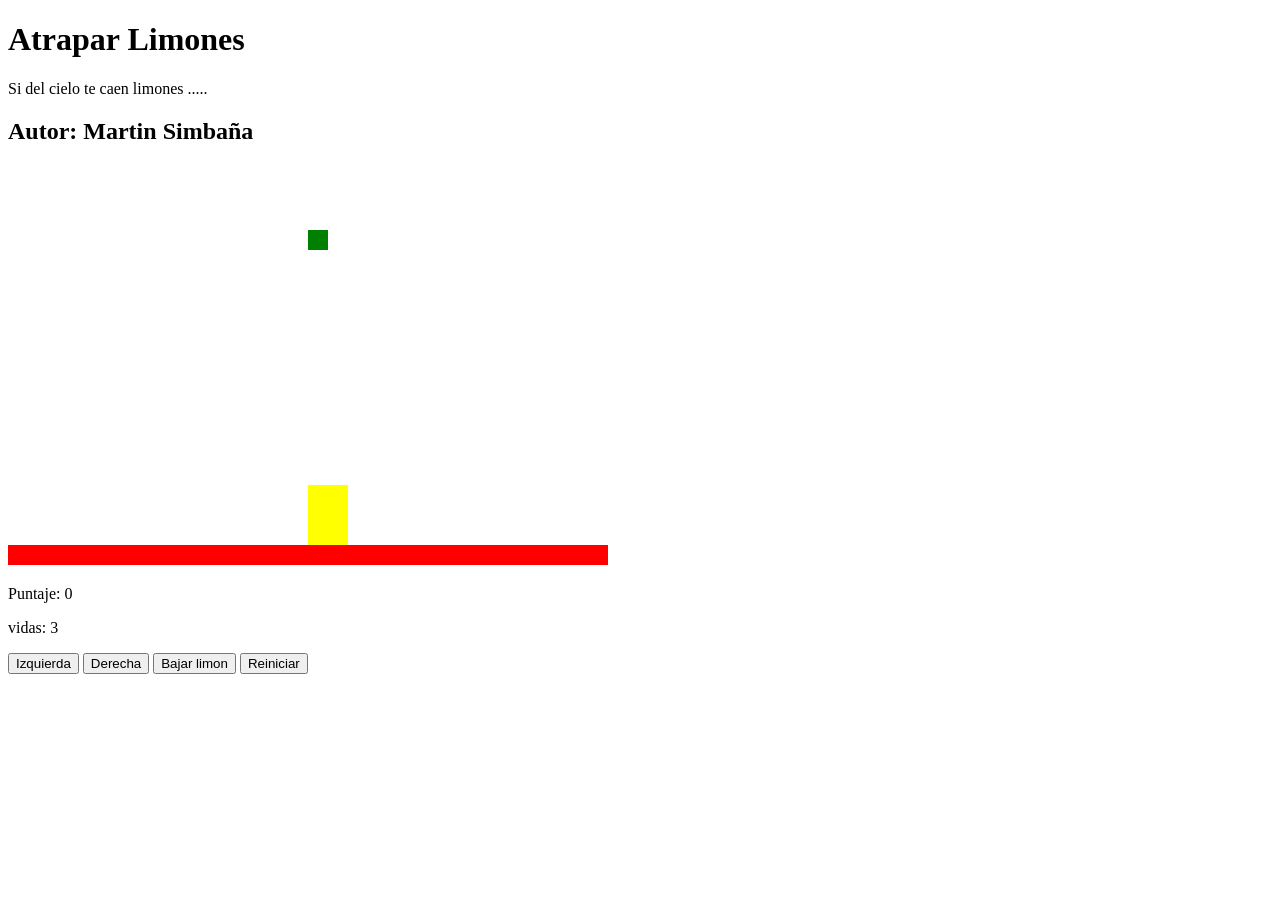
==== index.html @ c6204595 "renombrando html principal" ====
<!DOCTYPE html>
<html>
<head>
  <title>Caza Estrellas</title>
  <link href="limones.css" rel="stylesheet"/>
  <script src="utils.js"></script>
 
 
</head>
<body onload="iniciar();">
  <div class="contenedor">
    <h1>Atrapar Limones</h1>
    <p>Si del cielo te caen limones ..... </p>
    <h2>Autor: Martin Simbaña</h2>
    <canvas id = "areaJuego" width="600" height="400"></canvas>
    <div class="panel">
      <p>Puntaje: <span id="txtPuntaje">0</span></p>
      <p>vidas: <span id="txtVida">3</span></p>
    </div>
    <div class="botones">
      <button onclick="moverIzquierda();">Izquierda</button>
      <button onclick="moverDerecha();">Derecha</button>
      <button onclick="bajarLimon();">Bajar limon</button>
      <button onclick="reiniciar();">Reiniciar</button>

      
    </div>
  </div>
  <script src="limones.js"></script>
</body>
</html>
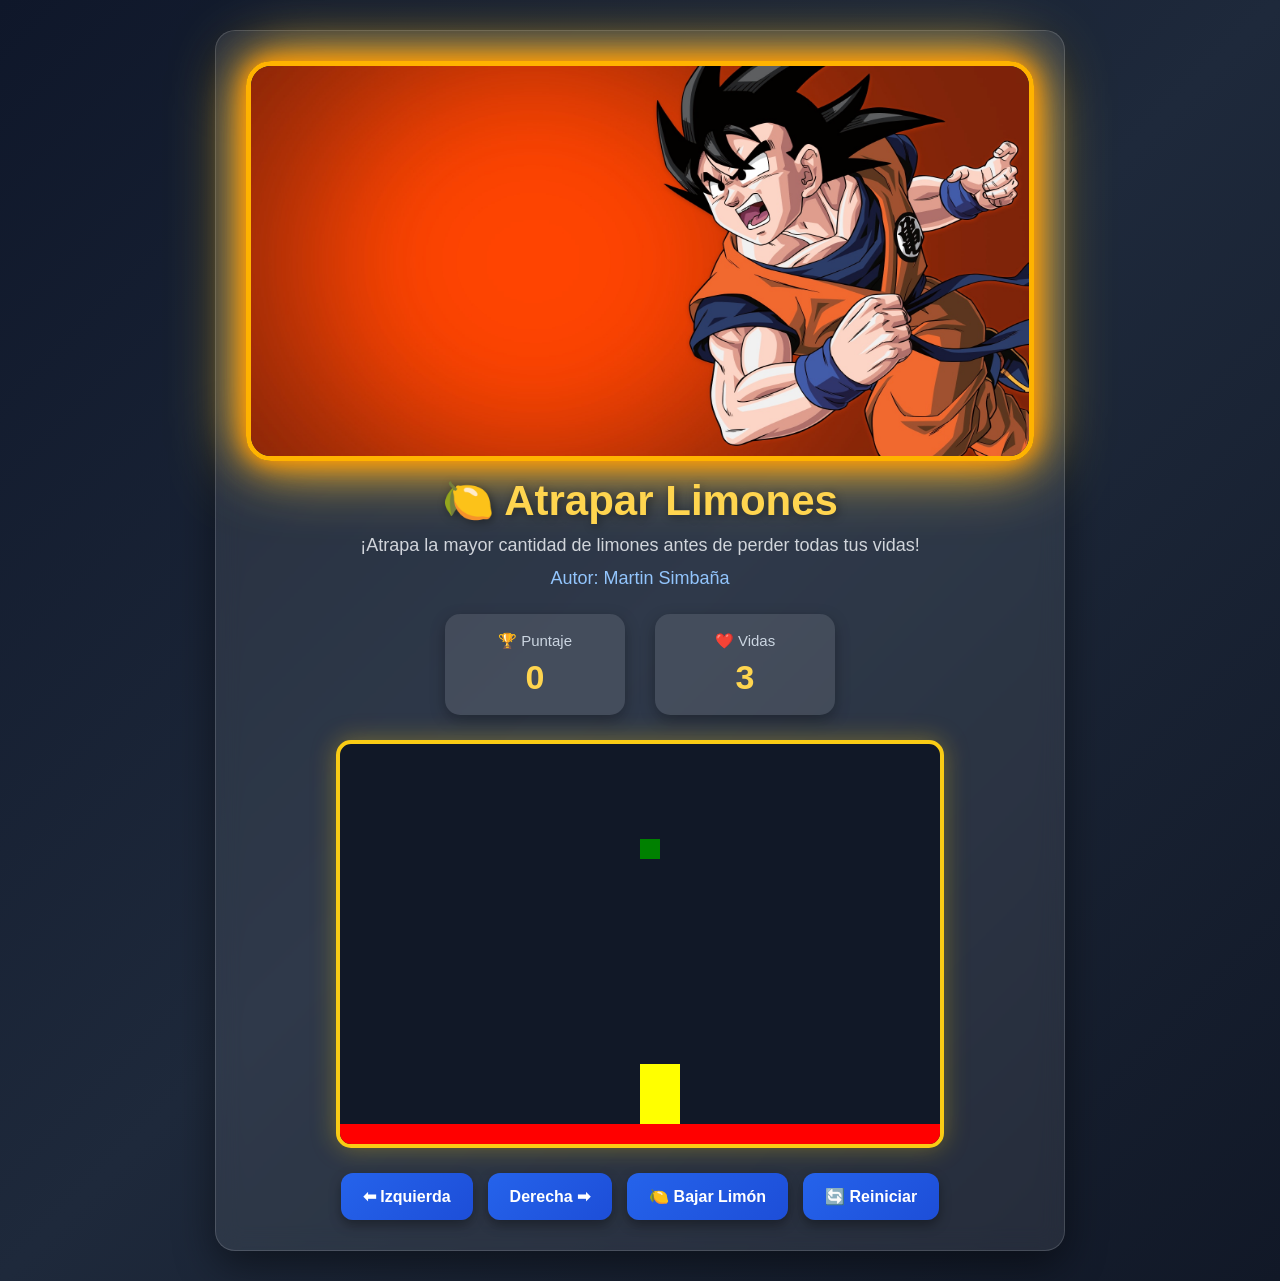
==== commit 05e33a85: "se agrego una imagen a nuestro juego" ====
--- a/index.html
+++ b/index.html
@@ -1,31 +1,62 @@
 <!DOCTYPE html>
-<html>
+<html lang="es">
 <head>
-  <title>Caza Estrellas</title>
-  <link href="limones.css" rel="stylesheet"/>
-  <script src="utils.js"></script>
- 
- 
+    <meta charset="UTF-8">
+    <meta name="viewport" content="width=device-width, initial-scale=1.0">
+
+    <title>Atrapar Limones</title>
+
+    <link rel="stylesheet" href="limones.css">
+    <script src="utils.js"></script>
 </head>
+
 <body onload="iniciar();">
-  <div class="contenedor">
-    <h1>Atrapar Limones</h1>
-    <p>Si del cielo te caen limones ..... </p>
-    <h2>Autor: Martin Simbaña</h2>
-    <canvas id = "areaJuego" width="600" height="400"></canvas>
-    <div class="panel">
-      <p>Puntaje: <span id="txtPuntaje">0</span></p>
-      <p>vidas: <span id="txtVida">3</span></p>
+
+    <div class="contenedor">
+        <div class="banner-goku">
+          <img src="goku.png" alt="Goku" width="50" height="400">
+        </div>
+        <header class="encabezado">
+            <h1>🍋 Atrapar Limones</h1>
+            <p class="subtitulo">
+                ¡Atrapa la mayor cantidad de limones antes de perder todas tus vidas!
+            </p>
+            <h2>Autor: Martin Simbaña</h2>
+        </header>
+
+        <div class="panel">
+
+            <div class="tarjeta">
+                <span class="titulo">🏆 Puntaje</span>
+                <span id="txtPuntaje">0</span>
+            </div>
+
+            <div class="tarjeta">
+                <span class="titulo">❤️ Vidas</span>
+                <span id="txtVida">3</span>
+            </div>
+
+        </div>
+
+        <div class="juego">
+            <canvas id="areaJuego" width="600" height="400"></canvas>
+        </div>
+
+        <div class="botones">
+            <button onclick="moverIzquierda();">⬅ Izquierda</button>
+
+            <button onclick="moverDerecha();">Derecha ➡</button>
+
+            <button onclick="bajarLimon();">🍋 Bajar Limón</button>
+
+            <button class="reiniciar" onclick="reiniciar();">
+                🔄 Reiniciar
+            </button>
+        </div>
+
     </div>
-    <div class="botones">
-      <button onclick="moverIzquierda();">Izquierda</button>
-      <button onclick="moverDerecha();">Derecha</button>
-      <button onclick="bajarLimon();">Bajar limon</button>
-      <button onclick="reiniciar();">Reiniciar</button>
 
-      
-    </div>
-  </div>
-  <script src="limones.js"></script>
+    <script src="limones.js"></script>
+
 </body>
 </html>
--- a/limones.css
+++ b/limones.css
@@ -0,0 +1,255 @@
+*{
+    margin:0;
+    padding:0;
+    box-sizing:border-box;
+}
+
+body{
+
+    font-family:Segoe UI, Tahoma, Geneva, Verdana, sans-serif;
+
+    background:linear-gradient(135deg,#0f172a,#1e293b,#111827);
+
+    min-height:100vh;
+
+    display:flex;
+
+    justify-content:center;
+
+    align-items:center;
+
+    color:white;
+
+    padding:30px;
+}
+
+.contenedor{
+
+    width:850px;
+
+    background:rgba(255,255,255,.08);
+
+    backdrop-filter:blur(12px);
+
+    border-radius:20px;
+
+    padding:30px;
+
+    box-shadow:
+    0 15px 40px rgba(0,0,0,.45);
+
+    border:1px solid rgba(255,255,255,.15);
+}
+
+.encabezado{
+
+    text-align:center;
+
+    margin-bottom:25px;
+}
+
+.encabezado h1{
+
+    font-size:42px;
+
+    color:#FFD54F;
+
+    margin-bottom:10px;
+
+    text-shadow:2px 2px 10px rgba(0,0,0,.4);
+}
+
+.subtitulo{
+
+    color:#d1d5db;
+
+    font-size:18px;
+
+    margin-bottom:12px;
+}
+
+.encabezado h2{
+
+    color:#93c5fd;
+
+    font-size:18px;
+
+    font-weight:500;
+}
+
+.panel{
+
+    display:flex;
+
+    justify-content:center;
+
+    gap:30px;
+
+    margin-bottom:25px;
+
+    flex-wrap:wrap;
+}
+
+.tarjeta{
+
+    background:rgba(255,255,255,.10);
+
+    border-radius:15px;
+
+    width:180px;
+
+    padding:18px;
+
+    display:flex;
+
+    flex-direction:column;
+
+    align-items:center;
+
+    box-shadow:0 5px 15px rgba(0,0,0,.30);
+
+    transition:.3s;
+}
+
+.tarjeta:hover{
+
+    transform:translateY(-4px);
+
+    background:rgba(255,255,255,.15);
+}
+
+.titulo{
+
+    font-size:15px;
+
+    color:#cbd5e1;
+
+    margin-bottom:8px;
+}
+
+#txtPuntaje,
+#txtVida{
+
+    font-size:34px;
+
+    font-weight:bold;
+
+    color:#FFD54F;
+}
+
+.juego{
+
+    display:flex;
+
+    justify-content:center;
+}
+
+canvas{
+
+    border-radius:15px;
+
+    border:4px solid #facc15;
+
+    background:#111827;
+
+    box-shadow:
+    0 0 25px rgba(250,204,21,.35);
+
+    margin-bottom:25px;
+}
+
+.botones{
+
+    display:flex;
+
+    justify-content:center;
+
+    flex-wrap:wrap;
+
+    gap:15px;
+}
+
+.botones button{
+
+    border:none;
+
+    border-radius:12px;
+
+    padding:14px 22px;
+
+    font-size:16px;
+
+    font-weight:bold;
+
+    cursor:pointer;
+
+    color:white;
+
+    background:linear-gradient(135deg,#2563eb,#1d4ed8);
+
+    transition:.25s;
+
+    box-shadow:0 5px 12px rgba(0,0,0,.35);
+}
+
+.botones button:hover{
+
+    transform:translateY(-3px) scale(1.05);
+
+    box-shadow:0 10px 20px rgba(37,99,235,.45);
+}
+
+.botones button:active{
+
+    transform:scale(.97);
+}
+
+.reiniciar{
+
+    background:linear-gradient(135deg,#ef4444,#dc2626);
+}
+
+.reiniciar:hover{
+
+    box-shadow:0 10px 20px rgba(239,68,68,.45);
+}
+.banner-goku{
+
+    width:100%;
+
+    display:flex;
+
+    justify-content:center;
+
+    margin-bottom:15px;
+
+}
+
+.banner-goku img{
+
+    width:100%;
+
+    max-width:900px;
+
+    border-radius:25px;
+
+    border:5px solid #ffb300;
+
+    box-shadow:
+        0 0 20px #ff9800,
+        0 0 40px #ff9800,
+        0 0 70px #ffd54f;
+
+    transition:.4s;
+}
+
+.banner-goku img:hover{
+
+    transform:scale(1.02);
+
+    box-shadow:
+        0 0 30px #ffd54f,
+        0 0 60px orange,
+        0 0 90px yellow;
+
+}
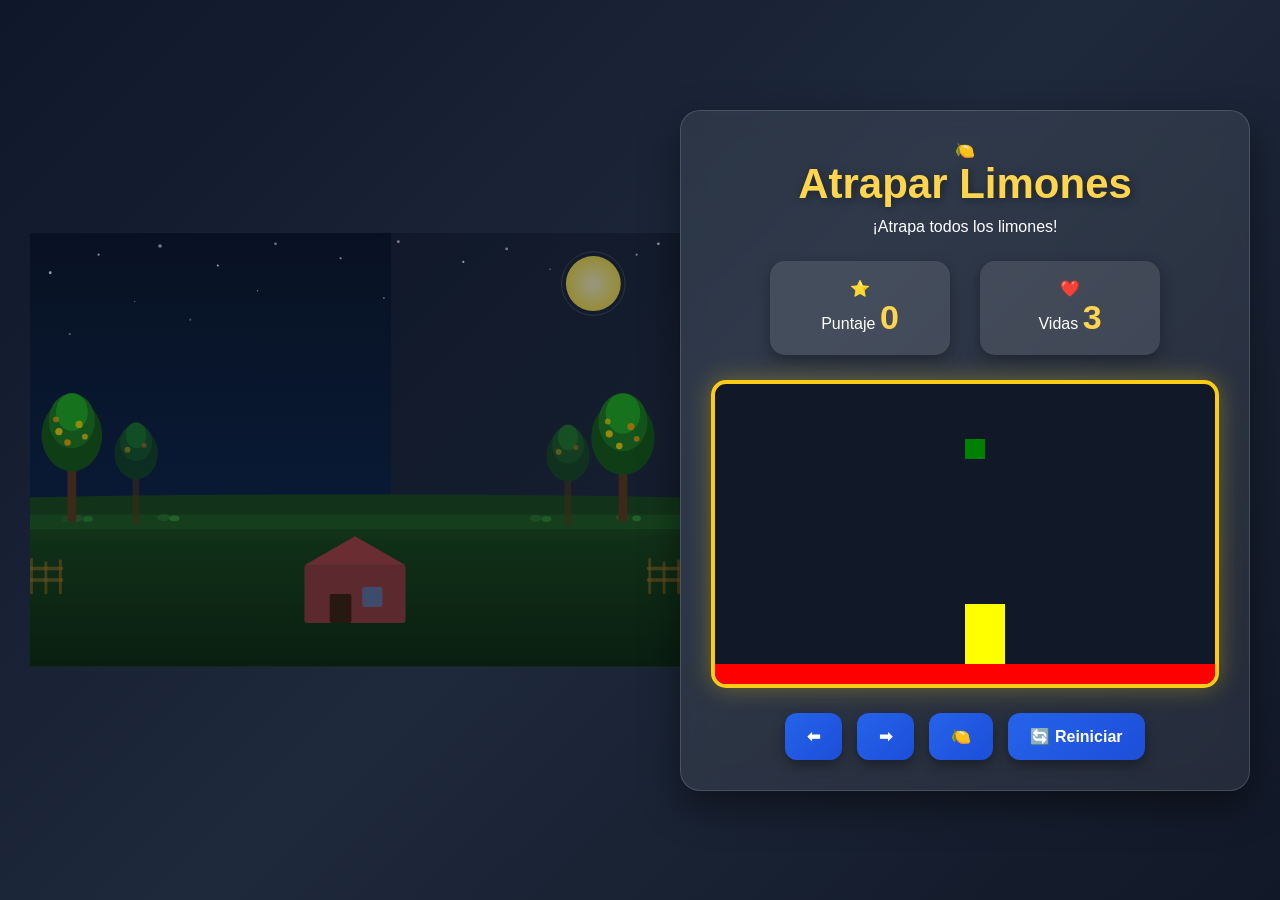
==== commit 5213b26b: "se corrigio la logica del cambio de velocidad del atrapar limones" ====
--- a/index.html
+++ b/index.html
@@ -1,62 +1,178 @@
 <!DOCTYPE html>
 <html lang="es">
 <head>
-    <meta charset="UTF-8">
-    <meta name="viewport" content="width=device-width, initial-scale=1.0">
+  <meta charset="UTF-8">
+  <meta name="viewport" content="width=device-width, initial-scale=1.0">
+  <title>Atrapar Limones</title>
+  <link rel="stylesheet" href="limones.css">
+  <script src="utils.js"></script>
+</head>
+<body onload="iniciar()">
 
-    <title>Atrapar Limones</title>
+  <!-- Fondo de granja nocturna -->
+  <svg class="fondo-svg" viewBox="0 0 900 600" preserveAspectRatio="xMidYMid slice" xmlns="http://www.w3.org/2000/svg">
+    <defs>
+      <linearGradient id="sky" x1="0" y1="0" x2="0" y2="1">
+        <stop offset="0%" stop-color="#0a1628"/>
+        <stop offset="60%" stop-color="#0d2244"/>
+        <stop offset="100%" stop-color="#1a3a2a"/>
+      </linearGradient>
+      <linearGradient id="grd" x1="0" y1="0" x2="0" y2="1">
+        <stop offset="0%" stop-color="#1a4a1a"/>
+        <stop offset="100%" stop-color="#0d2a0d"/>
+      </linearGradient>
+      <radialGradient id="moon" cx="50%" cy="50%" r="50%">
+        <stop offset="0%" stop-color="#fff9c4"/>
+        <stop offset="100%" stop-color="#f9e44a"/>
+      </radialGradient>
+    </defs>
 
-    <link rel="stylesheet" href="limones.css">
-    <script src="utils.js"></script>
-</head>
+    <!-- Cielo -->
+    <rect width="500" height="600" fill="url(#sky)"/>
 
-<body onload="iniciar();">
+    <!-- Luna -->
+    <circle cx="780" cy="70" r="38" fill="url(#moon)" opacity="0.9"/>
+    <circle cx="780" cy="70" r="44" fill="none" stroke="#fff9c4" stroke-width="1" opacity="0.25"/>
 
-    <div class="contenedor">
-        <div class="banner-goku">
-          <img src="goku.png" alt="Goku" width="50" height="400">
+    <!-- Estrellas -->
+    <circle cx="28"  cy="55"  r="2"   fill="#fff" opacity="0.9"/>
+    <circle cx="95"  cy="30"  r="1.5" fill="#fff" opacity="0.8"/>
+    <circle cx="180" cy="18"  r="2.5" fill="#fff" opacity="0.7"/>
+    <circle cx="260" cy="45"  r="1.5" fill="#fff" opacity="0.9"/>
+    <circle cx="340" cy="15"  r="2"   fill="#fff" opacity="0.6"/>
+    <circle cx="430" cy="35"  r="1.5" fill="#fff" opacity="0.8"/>
+    <circle cx="510" cy="12"  r="2"   fill="#fff" opacity="0.7"/>
+    <circle cx="600" cy="40"  r="1.5" fill="#fff" opacity="0.9"/>
+    <circle cx="660" cy="22"  r="2"   fill="#fff" opacity="0.65"/>
+    <circle cx="720" cy="50"  r="1"   fill="#fff" opacity="0.8"/>
+    <circle cx="840" cy="30"  r="1.5" fill="#fff" opacity="0.7"/>
+    <circle cx="870" cy="15"  r="2"   fill="#fff" opacity="0.8"/>
+    <circle cx="55"  cy="140" r="1.5" fill="#fff" opacity="0.5"/>
+    <circle cx="145" cy="95"  r="1"   fill="#fff" opacity="0.6"/>
+    <circle cx="222" cy="120" r="1.5" fill="#fff" opacity="0.4"/>
+    <circle cx="315" cy="80"  r="1"   fill="#fff" opacity="0.7"/>
+    <circle cx="490" cy="90"  r="1.5" fill="#fff" opacity="0.5"/>
+
+    <!-- Suelo -->
+    <rect x="0" y="390" width="900" height="210" fill="url(#grd)"/>
+    <ellipse cx="450" cy="392" rx="900" ry="30" fill="#1a4a1a"/>
+    <rect x="0" y="390" width="900" height="20" fill="#1e5c1e"/>
+
+    <!-- Pasto -->
+    <ellipse cx="65"  cy="395" rx="8" ry="5" fill="#2d7a2d" opacity="0.7"/>
+    <ellipse cx="80"  cy="396" rx="7" ry="4" fill="#339933" opacity="0.7"/>
+    <ellipse cx="50"  cy="396" rx="6" ry="4" fill="#2a6b2a" opacity="0.7"/>
+    <ellipse cx="185" cy="394" rx="9" ry="5" fill="#2d7a2d" opacity="0.7"/>
+    <ellipse cx="200" cy="395" rx="7" ry="4" fill="#3aaa3a" opacity="0.7"/>
+    <ellipse cx="700" cy="395" rx="8" ry="5" fill="#2d7a2d" opacity="0.7"/>
+    <ellipse cx="715" cy="396" rx="7" ry="4" fill="#339933" opacity="0.7"/>
+    <ellipse cx="820" cy="394" rx="9" ry="5" fill="#2d7a2d" opacity="0.7"/>
+    <ellipse cx="840" cy="395" rx="6" ry="4" fill="#3aaa3a" opacity="0.7"/>
+
+    <!-- Árbol limonero izquierdo -->
+    <rect x="52" y="290" width="12" height="110" rx="4" fill="#5a3a1a"/>
+    <ellipse cx="58" cy="280" rx="42" ry="50" fill="#155a15"/>
+    <ellipse cx="58" cy="260" rx="32" ry="38" fill="#1d7a1d"/>
+    <ellipse cx="58" cy="248" rx="22" ry="26" fill="#22aa22"/>
+    <circle cx="40" cy="275" r="5" fill="#FFD700" opacity="0.9"/>
+    <circle cx="68" cy="265" r="5" fill="#FFD700" opacity="0.85"/>
+    <circle cx="52" cy="290" r="4.5" fill="#FFA500" opacity="0.9"/>
+    <circle cx="76" cy="282" r="4" fill="#FFD700" opacity="0.8"/>
+    <circle cx="36" cy="258" r="4" fill="#FFA500" opacity="0.75"/>
+
+    <!-- Árbol limonero derecho -->
+    <rect x="815" y="295" width="12" height="105" rx="4" fill="#5a3a1a"/>
+    <ellipse cx="821" cy="283" rx="44" ry="52" fill="#155a15"/>
+    <ellipse cx="821" cy="262" rx="34" ry="40" fill="#1d7a1d"/>
+    <ellipse cx="821" cy="250" rx="24" ry="28" fill="#22aa22"/>
+    <circle cx="802" cy="278" r="5" fill="#FFD700" opacity="0.9"/>
+    <circle cx="832" cy="268" r="5" fill="#FFA500" opacity="0.85"/>
+    <circle cx="816" cy="295" r="4.5" fill="#FFD700" opacity="0.9"/>
+    <circle cx="840" cy="285" r="4" fill="#FFA500" opacity="0.8"/>
+    <circle cx="800" cy="261" r="4" fill="#FFD700" opacity="0.75"/>
+
+    <!-- Árboles secundarios -->
+    <g opacity="0.6">
+      <rect x="142" y="315" width="9" height="90" rx="3" fill="#5a3a1a"/>
+      <ellipse cx="147" cy="305" rx="30" ry="36" fill="#155a15"/>
+      <ellipse cx="147" cy="290" rx="22" ry="26" fill="#1d7a1d"/>
+      <ellipse cx="147" cy="280" rx="14" ry="18" fill="#22aa22"/>
+      <circle cx="135" cy="300" r="4" fill="#FFD700" opacity="0.85"/>
+      <circle cx="158" cy="294" r="3.5" fill="#FFA500" opacity="0.8"/>
+    </g>
+    <g opacity="0.6">
+      <rect x="740" y="318" width="9" height="88" rx="3" fill="#5a3a1a"/>
+      <ellipse cx="745" cy="308" rx="30" ry="36" fill="#155a15"/>
+      <ellipse cx="745" cy="293" rx="22" ry="26" fill="#1d7a1d"/>
+      <ellipse cx="745" cy="283" rx="14" ry="18" fill="#22aa22"/>
+      <circle cx="732" cy="303" r="4" fill="#FFD700" opacity="0.85"/>
+      <circle cx="756" cy="297" r="3.5" fill="#FFA500" opacity="0.8"/>
+    </g>
+
+    <!-- Granero -->
+    <rect x="380" y="460" width="140" height="80" rx="4" fill="#8b3a3a"/>
+    <polygon points="380,460 450,420 520,460" fill="#a04040"/>
+    <rect x="415" y="500" width="30" height="40" rx="3" fill="#3a2010"/>
+    <rect x="460" y="490" width="28" height="28" rx="3" fill="#4a90d0" opacity="0.6"/>
+    <line x1="474" y1="490" x2="474" y2="518" stroke="#3a7ab0" stroke-width="1.5"/>
+    <line x1="460" y1="504" x2="488" y2="504" stroke="#3a7ab0" stroke-width="1.5"/>
+
+    <!-- Cerca izquierda -->
+    <rect x="0"   y="450" width="4" height="50" rx="1" fill="#8b6914" opacity="0.7"/>
+    <rect x="20"  y="455" width="4" height="45" rx="1" fill="#8b6914" opacity="0.7"/>
+    <rect x="40"  y="452" width="4" height="48" rx="1" fill="#8b6914" opacity="0.7"/>
+    <rect x="-2"  y="462" width="48" height="5" rx="2" fill="#a07820" opacity="0.6"/>
+    <rect x="-2"  y="478" width="48" height="5" rx="2" fill="#a07820" opacity="0.6"/>
+
+    <!-- Cerca derecha -->
+    <rect x="856" y="450" width="4" height="50" rx="1" fill="#8b6914" opacity="0.7"/>
+    <rect x="876" y="455" width="4" height="45" rx="1" fill="#8b6914" opacity="0.7"/>
+    <rect x="896" y="452" width="4" height="48" rx="1" fill="#8b6914" opacity="0.7"/>
+    <rect x="854" y="462" width="48" height="5" rx="2" fill="#a07820" opacity="0.6"/>
+    <rect x="854" y="478" width="48" height="5" rx="2" fill="#a07820" opacity="0.6"/>
+
+    <!-- Oscurecedor sutil -->
+    <rect x="0" y="0" width="900" height="600" fill="rgba(5,10,25,0.35)"/>
+  </svg>
+
+  <div class="contenedor">
+    <header class="encabezado">
+      <span class="icono">🍋</span>
+      <h1>Atrapar Limones</h1>
+      <p>¡Atrapa todos los limones!</p>
+    </header>
+
+    <div class="panel">
+      <div class="tarjeta puntaje">
+        <div class="icono-stat">⭐</div>
+        <div class="info">
+          <label>Puntaje</label>
+          <span id="txtPuntaje">0</span>
         </div>
-        <header class="encabezado">
-            <h1>🍋 Atrapar Limones</h1>
-            <p class="subtitulo">
-                ¡Atrapa la mayor cantidad de limones antes de perder todas tus vidas!
-            </p>
-            <h2>Autor: Martin Simbaña</h2>
-        </header>
-
-        <div class="panel">
-
-            <div class="tarjeta">
-                <span class="titulo">🏆 Puntaje</span>
-                <span id="txtPuntaje">0</span>
-            </div>
-
-            <div class="tarjeta">
-                <span class="titulo">❤️ Vidas</span>
-                <span id="txtVida">3</span>
-            </div>
-
+      </div>
+      <div class="tarjeta vidas">
+        <div class="icono-stat">❤️</div>
+        <div class="info">
+          <label>Vidas</label>
+          <span id="txtVida">3</span>
         </div>
-
-        <div class="juego">
-            <canvas id="areaJuego" width="600" height="400"></canvas>
-        </div>
-
-        <div class="botones">
-            <button onclick="moverIzquierda();">⬅ Izquierda</button>
-
-            <button onclick="moverDerecha();">Derecha ➡</button>
-
-            <button onclick="bajarLimon();">🍋 Bajar Limón</button>
-
-            <button class="reiniciar" onclick="reiniciar();">
-                🔄 Reiniciar
-            </button>
-        </div>
-
+      </div>
     </div>
 
-    <script src="limones.js"></script>
+    <div class="juego">
+      <canvas id="areaJuego" width="500" height="300"></canvas>
+    </div>
 
+    <div class="divisor"></div>
+
+    <div class="botones">
+      <button onclick="moverIzquierda()" title="Izquierda">⬅</button>
+      <button onclick="moverDerecha()" title="Derecha">➡</button>
+      <button onclick="bajarLimon()" title="Bajar limón">🍋</button>
+      <button class="reiniciar" onclick="reiniciar()">🔄 Reiniciar</button>
+    </div>
+  </div>
+
+  <script src="limones.js"></script>
 </body>
 </html>
